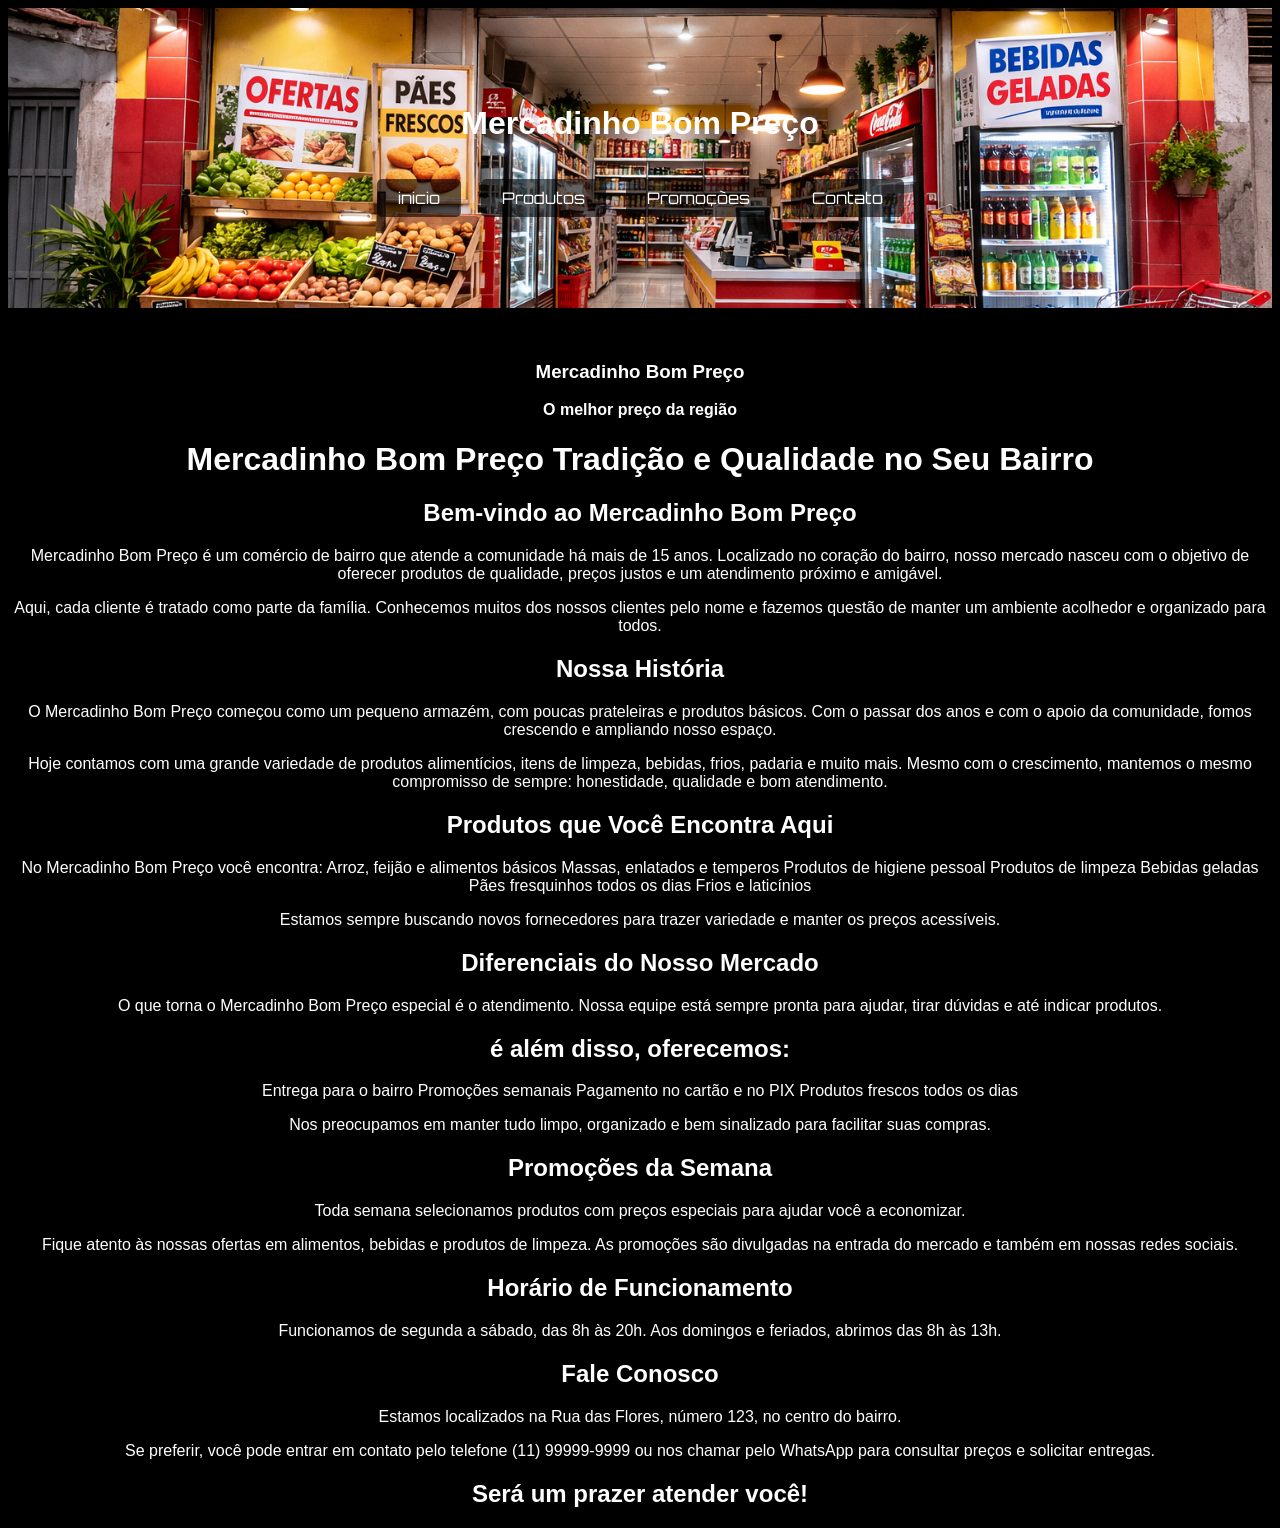
==== mercadinho/index.html @ 2f4fafeb "Add files via upload" ====
<!DOCTYPE html>
<html lang="pt-BR">
<head>
    <meta charset="UTF-8">
    <meta name="viewport" content="width=device-width, initial-scale=1.0">
    <title>Mercado Bom Preço</title>
    <link rel="stylesheet" type="text/css" href="estilo.css"/>
    
    
</head>
    
    


     

<header class="topo-site">
    <h1>Mercadinho Bom Preço</h1>

    <nav>
        <ul>
            <li><button class="inicio-button">inicio</button></li>
            <li><button class="produtos-button">Produtos</button></li>
            <li><button class="promoções-button">Promoções</button></li>
            <li><button class="contato-button">Contato</button></li>
        </ul>
    </nav>
</header>



<figure class="foto legenda">
<img src="" alt="">
   <figcaption>
    <h3>Mercadinho Bom Preço</h3>
    <p><b>O melhor preço da região</b></p>
   </figcaption>
</figure>
</header>


<body>
    
    
    <h1>Mercadinho Bom Preço Tradição e Qualidade no Seu Bairro</h1>
<h2>Bem-vindo ao Mercadinho Bom Preço</h2>

<p> Mercadinho Bom Preço é um comércio de bairro que atende a comunidade há mais de 15 anos. Localizado no coração do bairro, nosso mercado nasceu com o objetivo de oferecer produtos de qualidade, preços justos e um atendimento próximo e amigável.</p>
 
    

<p>Aqui, cada cliente é tratado como parte da família. Conhecemos muitos dos nossos clientes pelo nome e fazemos questão de manter um ambiente acolhedor e organizado para todos.</p>

<h2>Nossa História</h2>

<p>O Mercadinho Bom Preço começou como um pequeno armazém, com poucas prateleiras e produtos básicos. Com o passar dos anos e com o apoio da comunidade, fomos crescendo e ampliando nosso espaço.</p>

<p>Hoje contamos com uma grande variedade de produtos alimentícios, itens de limpeza, bebidas, frios, padaria e muito mais. Mesmo com o crescimento, mantemos o mesmo compromisso de sempre: honestidade, qualidade e bom atendimento.</p>

<h2>Produtos que Você Encontra Aqui</h2>

No Mercadinho Bom Preço você encontra:

Arroz, feijão e alimentos básicos

Massas, enlatados e temperos

Produtos de higiene pessoal

Produtos de limpeza

Bebidas geladas

Pães fresquinhos todos os dias

Frios e laticínios

<p>Estamos sempre buscando novos fornecedores para trazer variedade e manter os preços acessíveis.</p>

<h2> Diferenciais do Nosso Mercado</h2>


<p>O que torna o Mercadinho Bom Preço especial é o atendimento. Nossa equipe está sempre pronta para ajudar, tirar dúvidas e até indicar produtos.</p>

<h2>é além disso, oferecemos:</h2>

Entrega para o bairro

Promoções semanais

Pagamento no cartão e no PIX

Produtos frescos todos os dias

<p>Nos preocupamos em manter tudo limpo, organizado e bem sinalizado para facilitar suas compras.</p>

<h2>Promoções da Semana</h2>

<p>Toda semana selecionamos produtos com preços especiais para ajudar você a economizar.</p>

<p>Fique atento às nossas ofertas em alimentos, bebidas e produtos de limpeza. As promoções são divulgadas na entrada do mercado e também em nossas redes sociais.</p>

<h2>Horário de Funcionamento</h2>

<p>Funcionamos de segunda a sábado, das 8h às 20h.
Aos domingos e feriados, abrimos das 8h às 13h.</p>

<h2>Fale Conosco</h2>

<p>Estamos localizados na Rua das Flores, número 123, no centro do bairro.</p>

<p>Se preferir, você pode entrar em contato pelo telefone (11) 99999-9999 ou nos chamar pelo WhatsApp para consultar preços e solicitar entregas.</p>

<h2>Será um prazer atender você!</h2>



    
</body>
</html>
---- mercadinho/estilo.css ----
/* Importando fonte estilosa */
@import url('https://fonts.googleapis.com/css2?family=Orbitron:wght@400;700&display=swap');



.menu-button, .produtos-button, .inicio-button, .promoções-button, .contato-button {
    background-color: transparent;
    border: none;
    color: white;
    font-size: 16px;
    cursor: pointer;
    font-family: 'Orbitron', sans-serif;
}


.menu {
    display: inline-block;
    text-transform: none;
    padding: 10px;
    margin: 20px;
    
}



.topo-site {
    background-image: url("ChatGPT Image 19 de fev. de 2026, 19_45_14.png");
    background-size: cover;
    background-position: center;
    background-repeat: no-repeat;
    height: 300px;

    display: flex;
    flex-direction: column;
    justify-content: center;
    align-items: center;

    color: rgb(255, 255, 255)
}
nav.topo-site li:hover {
    background-color: rgba(255, 255, 255, 0.2);
}

nav ul {
    list-style: none;
    display: flex;
    gap: 20px;
    padding: 0;
}

nav li {
    background: rgba(0,0,0,0.6);
    padding: 8px 15px;
    border-radius: 5px;
}

.topo-site {
    background-image: url("ChatGPT Image 19 de fev. de 2026, 19_45_14.png");
    background-size: cover;
    background-position: center; 
    height: 300px;

    display: flex;
    flex-direction: column;
    justify-content: center;
    align-items: center;

    color: white;
}

body {
    background-color: black;
    color: white;
    text-align: center;
    font-family: 'montserrat', sans-serif;
}
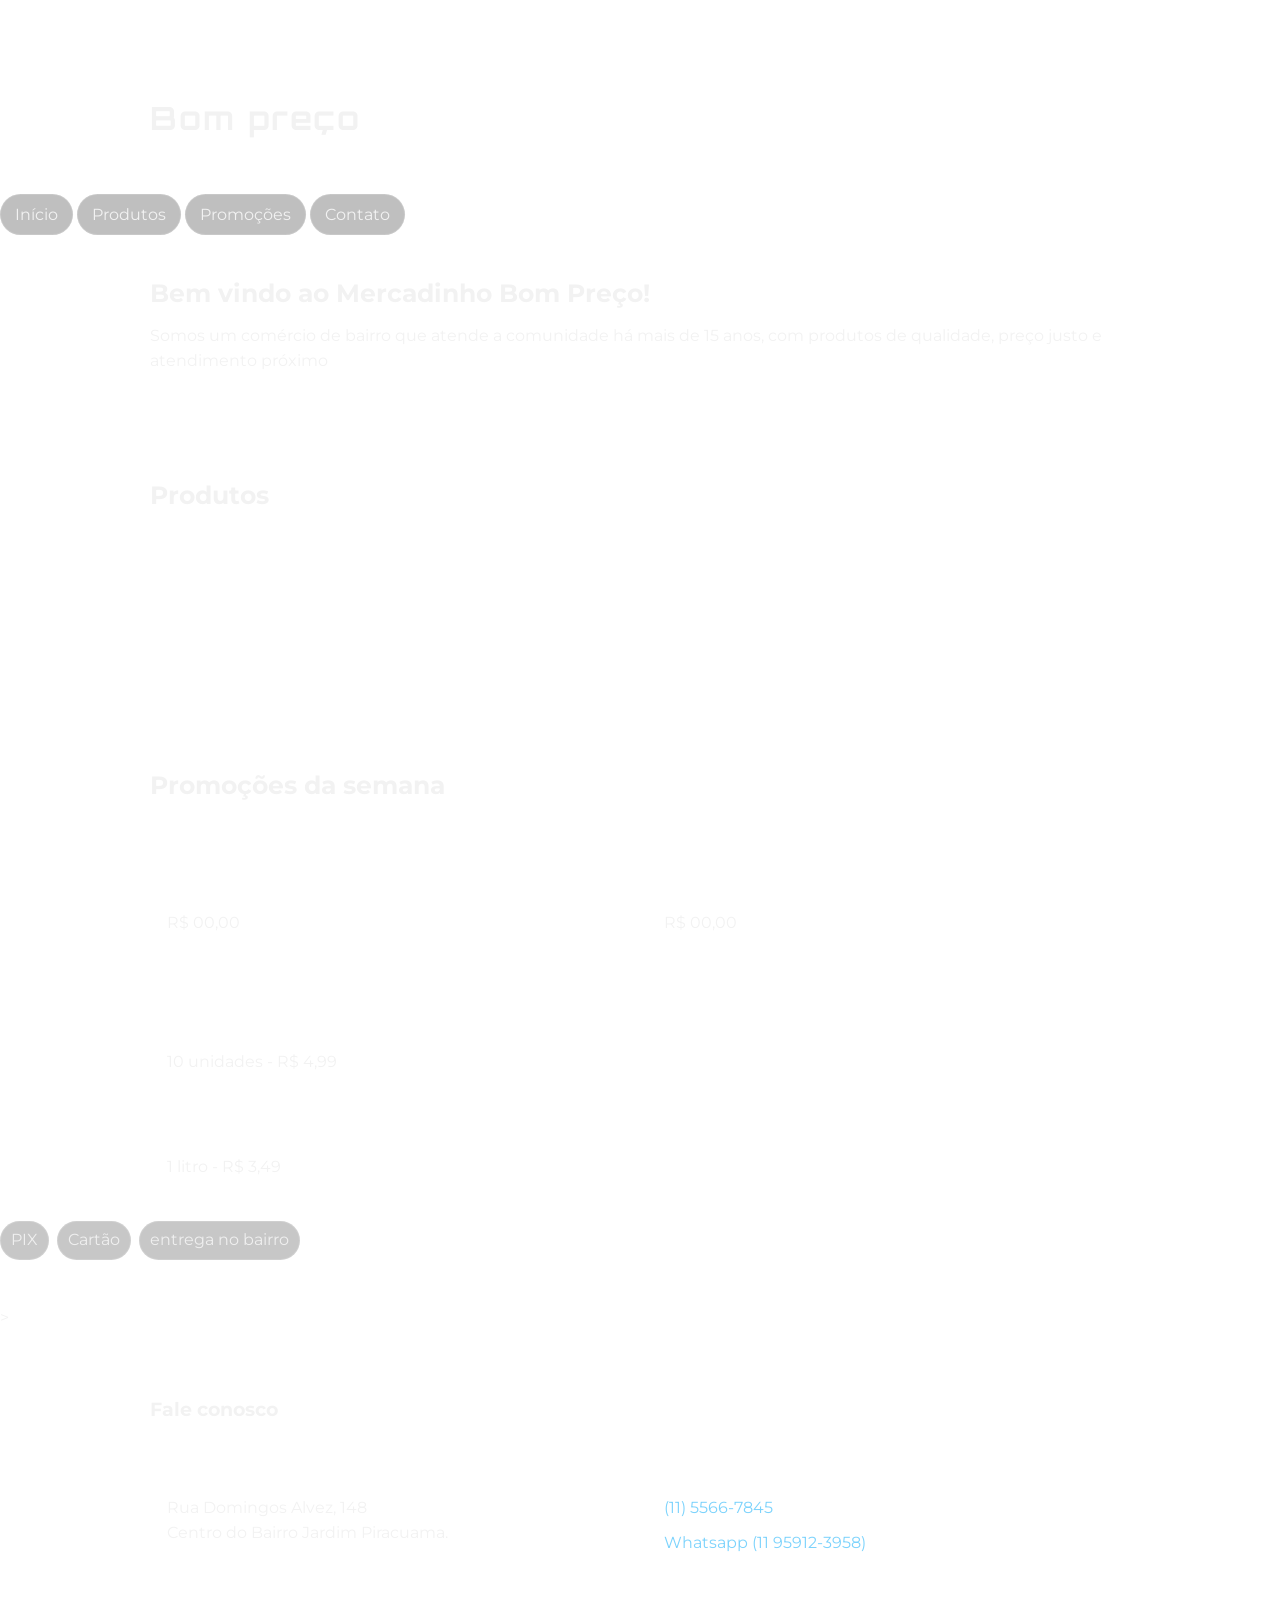
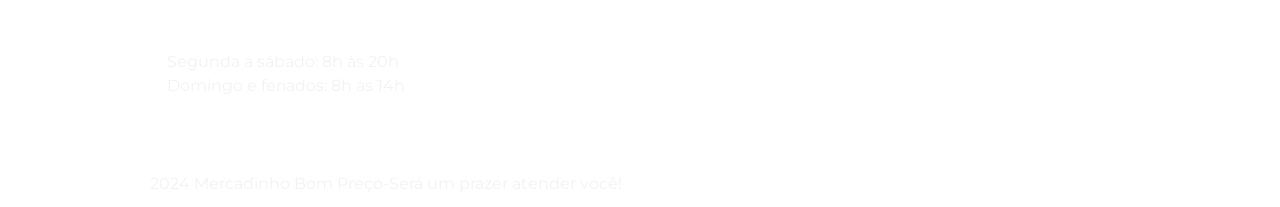
==== commit 351c5535: "Add files via upload" ====
--- a/mercadinho/index.html
+++ b/mercadinho/index.html
@@ -5,113 +5,144 @@
     <meta name="viewport" content="width=device-width, initial-scale=1.0">
     <title>Mercado Bom Preço</title>
     <link rel="stylesheet" type="text/css" href="estilo.css"/>
-    
-    
 </head>
     
     
 
 
      
+<body>
+<header class="site-header" id="home">
+    <div class="container header-content">
+        <p class="brand">Mercadinho Bom Preço</p>
+        <h1 class="title">Bom preço</h1>
+        <p class="subtitle">Tradição e qualidade no seu bairro</p>
+    </div>
 
-<header class="topo-site">
-    <h1>Mercadinho Bom Preço</h1>
-
-    <nav>
-        <ul>
-            <li><button class="inicio-button">inicio</button></li>
-            <li><button class="produtos-button">Produtos</button></li>
-            <li><button class="promoções-button">Promoções</button></li>
-            <li><button class="contato-button">Contato</button></li>
-        </ul>
+    <nav class="nav"aria-label="Navegação Principal">
+        <a href="#home">Início</a>
+        <a href="#produtos">Produtos</a>
+        <a href="#promocoes">Promoções</a>
+        <a href="#contato">Contato</a>
     </nav>
+  </div>
 </header>
 
+<main>
+   <section class="section">
+      <div class="container">
+        <h2>Bem vindo ao Mercadinho Bom Preço!</h2>
+        <p>Somos um comércio de bairro que atende a comunidade há mais de 15 anos, com produtos de qualidade, preço justo e atendimento próximo</p>
+      </div>
+    </section>
+</main>
+
+<section class="section" id="produtos">
+    <div class="container">
+        <h2>Produtos</h2>
+        <div class="grid">
+            <article class="card">
+                <h3>Alimentos</h3>
+            <ul class="list">
+                <li>Arroz, feijão e básicos</li>
+                <li>Massas, enlatados e temperos</li>
+                <li>Frios e laticínios</li>
+            </ul>
+            </article>
+
+        <article class="card">
+                <h3>Higiene e Limpeza</h3>
+            <ul class="list">
+                <li>Produtos de limpeza</li>
+                <li>Higiene pessoal</li>
+                <li>Itens do dia a dia</li>
+            </ul>
+            </article>
+
+        <article class="card">
+          <h3>Padaria e bebidas</h3>
+            <ul class="list">
+                <li>Pães fresquinhos</li>
+                <li>bebidas geladas</li>
+                <li>Variedade toda semana</li>
+            </ul>
+        </article>
+        </div>
+    </div>
+</section>
+
+<section class="section section alt" id="promoções">
+    <div class="container">
+        <h2>Promoções da semana</h2>
+        <p class="muted">Exemplo (edite os itens e preços).</p>
+
+        <div class="grid grid-2">
+            <article class="card">
+                <h3>Arroz 5kg</h3>
+                <p class="price">R$ 00,00</p>
+                <p class="muted">Enquanto durar o estoque</p>
+            </article>
+
+            <article class="card deal">
+                <h3>Feijão</h3>
+                <p class="price">R$ 00,00</p>
+                <p class="muted">Oferta da semana</p>
+            </article>
+        </div>
+
+            <article class="card">
+                <h3>Pão Francês</h3>
+                <p>10 unidades - R$ 4,99</p>
+            </article>
+
+            <article class="card">
+                <h3>Leite</h3>
+                <p>1 litro - R$ 3,49</p>
+            </article>
+    </div>
+
+    <div class="badges">
+        <span class="badge">PIX</span>
+        <span class="badge">Cartão</span>
+        <span class="badge">entrega no bairro</span>
+    </div>
+  </div>    
+</section>
+
+><section class="section" id="contato">
+    <div class="container">
+        <h3>Fale conosco</h3>
+        
+        <div class="grid grid-2">
+            <article class="card">
+                <h3>Endereço</h3>
+                <p>Rua Domingos Alvez, 148<br/> Centro do Bairro Jardim Piracuama.</p>
+            </article>
+
+            <article class="card">
+                <h3>Telefone</h3>
+                <p><a class="link" href="tel:55112345678">(11) 5566-7845</a></p>
+                <p><a class="link" href="https://wa.me/5511959123958" target="_blank">Whatsapp (11 95912-3958)</a></p>
+            </article>
+        </div>
+        
+        <article class="card note">
+            <h3>Horário de atendimento</h3>
+            <p>Segunda a sábado: 8h às 20h<br/>Domingo e feriados: 8h às 14h</p>
+        </article>
+    </div>
+</section>
+</main>
+
+<footer class="footer">
+    <div class="container">
+        <p> <span>2024 Mercadinho Bom Preço</span>-Será um prazer atender você!</p>
+    </div>
+</footer>
+</body>
+</html>
 
 
-<figure class="foto legenda">
-<img src="" alt="">
-   <figcaption>
-    <h3>Mercadinho Bom Preço</h3>
-    <p><b>O melhor preço da região</b></p>
-   </figcaption>
-</figure>
-</header>
-
-
-<body>
-    
-    
-    <h1>Mercadinho Bom Preço Tradição e Qualidade no Seu Bairro</h1>
-<h2>Bem-vindo ao Mercadinho Bom Preço</h2>
-
-<p> Mercadinho Bom Preço é um comércio de bairro que atende a comunidade há mais de 15 anos. Localizado no coração do bairro, nosso mercado nasceu com o objetivo de oferecer produtos de qualidade, preços justos e um atendimento próximo e amigável.</p>
- 
-    
-
-<p>Aqui, cada cliente é tratado como parte da família. Conhecemos muitos dos nossos clientes pelo nome e fazemos questão de manter um ambiente acolhedor e organizado para todos.</p>
-
-<h2>Nossa História</h2>
-
-<p>O Mercadinho Bom Preço começou como um pequeno armazém, com poucas prateleiras e produtos básicos. Com o passar dos anos e com o apoio da comunidade, fomos crescendo e ampliando nosso espaço.</p>
-
-<p>Hoje contamos com uma grande variedade de produtos alimentícios, itens de limpeza, bebidas, frios, padaria e muito mais. Mesmo com o crescimento, mantemos o mesmo compromisso de sempre: honestidade, qualidade e bom atendimento.</p>
-
-<h2>Produtos que Você Encontra Aqui</h2>
-
-No Mercadinho Bom Preço você encontra:
-
-Arroz, feijão e alimentos básicos
-
-Massas, enlatados e temperos
-
-Produtos de higiene pessoal
-
-Produtos de limpeza
-
-Bebidas geladas
-
-Pães fresquinhos todos os dias
-
-Frios e laticínios
-
-<p>Estamos sempre buscando novos fornecedores para trazer variedade e manter os preços acessíveis.</p>
-
-<h2> Diferenciais do Nosso Mercado</h2>
-
-
-<p>O que torna o Mercadinho Bom Preço especial é o atendimento. Nossa equipe está sempre pronta para ajudar, tirar dúvidas e até indicar produtos.</p>
-
-<h2>é além disso, oferecemos:</h2>
-
-Entrega para o bairro
-
-Promoções semanais
-
-Pagamento no cartão e no PIX
-
-Produtos frescos todos os dias
-
-<p>Nos preocupamos em manter tudo limpo, organizado e bem sinalizado para facilitar suas compras.</p>
-
-<h2>Promoções da Semana</h2>
-
-<p>Toda semana selecionamos produtos com preços especiais para ajudar você a economizar.</p>
-
-<p>Fique atento às nossas ofertas em alimentos, bebidas e produtos de limpeza. As promoções são divulgadas na entrada do mercado e também em nossas redes sociais.</p>
-
-<h2>Horário de Funcionamento</h2>
-
-<p>Funcionamos de segunda a sábado, das 8h às 20h.
-Aos domingos e feriados, abrimos das 8h às 13h.</p>
-
-<h2>Fale Conosco</h2>
-
-<p>Estamos localizados na Rua das Flores, número 123, no centro do bairro.</p>
-
-<p>Se preferir, você pode entrar em contato pelo telefone (11) 99999-9999 ou nos chamar pelo WhatsApp para consultar preços e solicitar entregas.</p>
-
-<h2>Será um prazer atender você!</h2>
 
 
 
--- a/mercadinho/estilo.css
+++ b/mercadinho/estilo.css
@@ -1,76 +1,162 @@
 /* Importando fonte estilosa */
-@import url('https://fonts.googleapis.com/css2?family=Orbitron:wght@400;700&display=swap');
+@import url('https://fonts.googleapis.com/css2?family=Orbitron:wght@600;700&family=Montserrat:wght@400;600&display=swap');
+
+:root {
+    --bg: #0b0b0f;
+    --panel: rgba(255, 255, 255, 0.6);
+    --panel-2: rgba(255, 255, 255, 0.9);
+    --text: #f2f2f2;
+    --muted :rgba(255, 255, 255, .72);
+    --line: rgba(255, 255, 255, .14);
+    --accent: #7dd3fc;
+
+    --radius:14px;
+    --shadow: 0 14px 40px rgba(0, 0, 0, 0.55);
+    --max: 980px;
+
+    --hero-image: url("ChatGPT Image 19 de fev. de 2026, 19_45_14.png");
+
+}
+*{box-sizing: border-box;}
+html{scroll-behavior: smooth;}
+
+body{
+    margin: 0;
+    background: radial-gradient(900px 420px at 50% 0%, rgba(125, 211, 252, .10));
+    color: var(--text);
+    font-family: "Montserrat", system-ui, -apple-system, Segoe UI, Roboto, Arial, sans-serif;
+    line-height: 1.55;
+}
+
+    .container {
+        width: min(var(--max), 92%);
+        margin: 0 auto;
+    }
+
+    .site header {
+        min-height: 320px;
+        display: grid;
+        place-items: center;
+        text-align: center;
+        padding: 40px 0;
+        background: 
+            linear-gradient(to bottom, rgba(0,0,0,.70), rgba(0,0,0,.75)),
+            var(--hero-image);
+        background-size: cover;
+        background-position: center;
+        border-bottom: 1px solid var(--line);
+    }
+
+    .header-content { padding: 10px 0;}
+
+    .brand{
+          margin: 0;
+          letter-spacing: 22em;
+          text-transform: uppercase;
+          color: var(--muted);
+    }
+.title{
+    margin: 10px 0 6px;
+    font-family: "Orbitron",sans-serif;
+    font-size: clamp(2,1rem, 4vw, 3.1rem);
+    letter-spacing: .06em;
+}
+
+    .subtitle{
+        margin: 0 0 18px;
+        color: var(--muted);
+    }
+    
+    .nav a{
+        text-decoration: none;
+        color: var(--text);
+        padding: 10px 14px;
+        border: 1px solid var(--line);
+        border-radius: 999px;
+        background: rgba(0,0,0,.25);
+        transition: transform .12s ease, background .12s ease, border-color .12s ease;
+    }
+
+    .nav a:hover,
+    .nav a:focus-visible{
+        background: rgba(125, 211, 252, .12);
+        transform: translateY(-1px);
+        border-color: rgba(125,211,252, .45);
+        outline: none;
+    }
+
+    .section{padding: 46px 0;}
+    .section-alt {background: rgba(255, 255, 255, .03); border-top: 1px solid var(--line); border-bottom: 1px solid var(--line);}
+        
+    h2{
+        margin: 0 0 12px;
+        font-size: 1.55rem;
+    }
+
+    p{margin: 0 0 10px; color: var(--text);}
+    .muted{ color: var(--muted); }
+    
+       .grid{
+        margin-top: 16px;
+        display: grid;
+        gap: 14px;
+        grid-template-columns: repeat(3, minmax(0, 1fr));
+       }
 
 
+        .grid-2{grid-template-columns: repeat(2, minmax(0, 1fr));}
 
-.menu-button, .produtos-button, .inicio-button, .promoções-button, .contato-button {
-    background-color: transparent;
-    border: none;
-    color: white;
-    font-size: 16px;
-    cursor: pointer;
-    font-family: 'Orbitron', sans-serif;
-}
+        .card{
+            background: linear-gradient(180deg, var(--panel));
+            border: 1px solid var(--line);
+            border-radius: var(--radius);
+            padding: 16px;
+            text-align: left;
+        }
+
+        .card h3{
+            margin: 0 0 10px;
+            font-size: 1.05rem;
+            color: #ffffff;
+        }
+
+         .list{
+            margin: 0;
+            padding-left: 18px;
+            color: var(--muted);
+         }
+    
+         .deal .prince{
+            margin: 8px 0 4px;
+            font-family: "Orbitron", sans-serif;
+            font-size: 1.4rem;
+            color: var(--accent);
+         }
 
 
-.menu {
-    display: inline-block;
-    text-transform: none;
-    padding: 10px;
-    margin: 20px;
-    
-}
+         .badges{
+            margin-top: 14px;
+            display: flex;
+            flex-wrap: wrap;
+            gap: 8px;
+         }
+
+            .badge{
+                border: 1px solid var(--line);
+                border-radius: 999px;
+                padding: 6px 10px;
+                color: var(--muted);
+                background: rgba(0,0,0, .22);
+            }
 
 
+         .note{ margin-top: 14px; }
+   
 
-.topo-site {
-    background-image: url("ChatGPT Image 19 de fev. de 2026, 19_45_14.png");
-    background-size: cover;
-    background-position: center;
-    background-repeat: no-repeat;
-    height: 300px;
+         .link{
+             color: var(--accent);
+             text-decoration: none;
+         }
 
-    display: flex;
-    flex-direction: column;
-    justify-content: center;
-    align-items: center;
 
-    color: rgb(255, 255, 255)
-}
-nav.topo-site li:hover {
-    background-color: rgba(255, 255, 255, 0.2);
-}
-
-nav ul {
-    list-style: none;
-    display: flex;
-    gap: 20px;
-    padding: 0;
-}
-
-nav li {
-    background: rgba(0,0,0,0.6);
-    padding: 8px 15px;
-    border-radius: 5px;
-}
-
-.topo-site {
-    background-image: url("ChatGPT Image 19 de fev. de 2026, 19_45_14.png");
-    background-size: cover;
-    background-position: center; 
-    height: 300px;
-
-    display: flex;
-    flex-direction: column;
-    justify-content: center;
-    align-items: center;
-
-    color: white;
-}
-
-body {
-    background-color: black;
-    color: white;
-    text-align: center;
-    font-family: 'montserrat', sans-serif;
-}+         
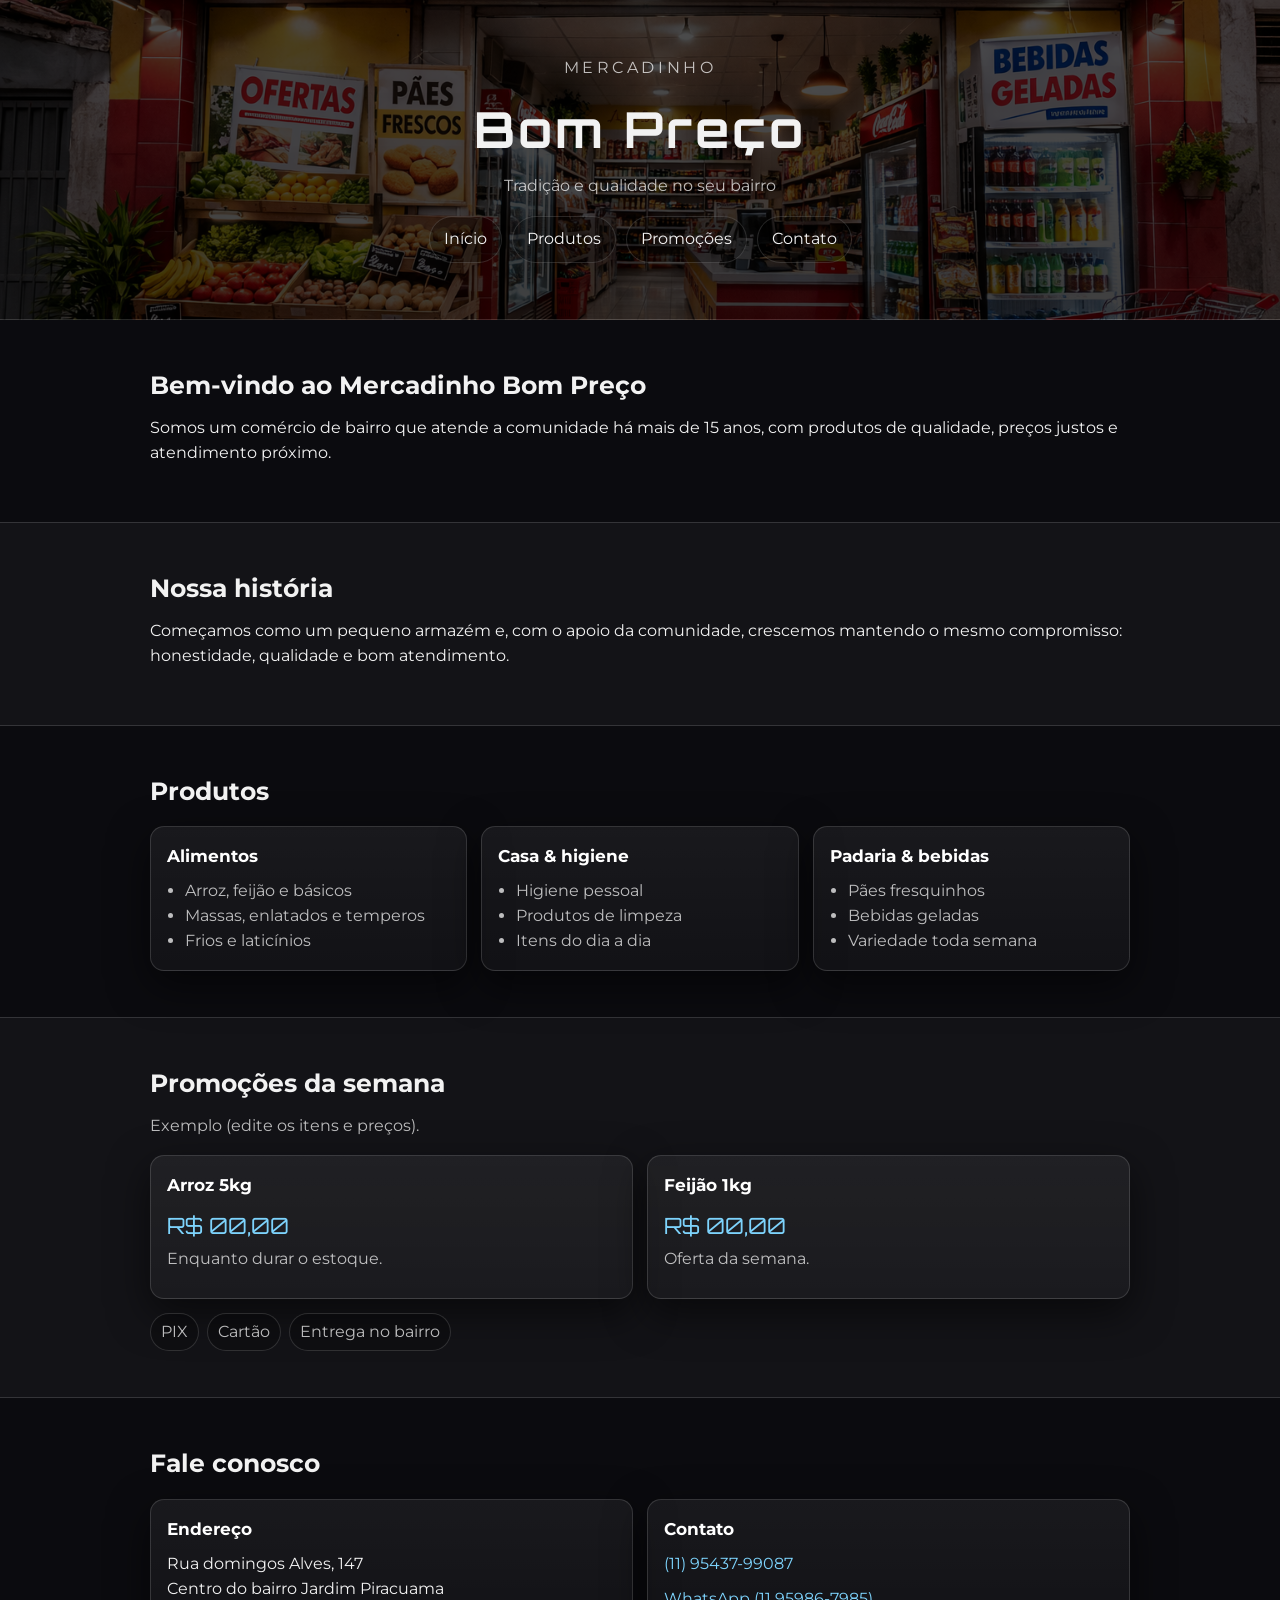
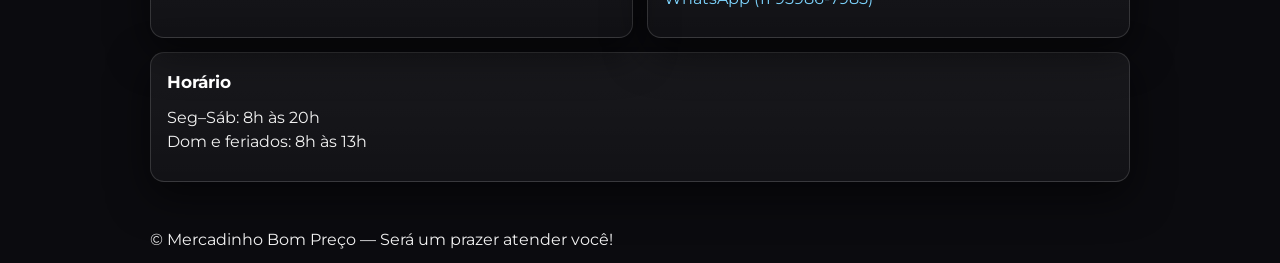
==== commit 47ced221: "Add files via upload" ====
--- a/mercadinho/index.html
+++ b/mercadinho/index.html
@@ -1,151 +1,133 @@
-<!DOCTYPE html>
+<!doctype html>
 <html lang="pt-BR">
 <head>
-    <meta charset="UTF-8">
-    <meta name="viewport" content="width=device-width, initial-scale=1.0">
-    <title>Mercado Bom Preço</title>
-    <link rel="stylesheet" type="text/css" href="estilo.css"/>
+  <meta charset="utf-8" />
+  <meta name="viewport" content="width=device-width, initial-scale=1" />
+  <title>Mercadinho Bom Preço</title>
+  <link rel="stylesheet" href="estilo.css" />
 </head>
-    
-    
 
+<body>
+  <header class="site-header" id="home">
+    <div class="container header-content">
+      <p class="brand">Mercadinho</p>
+      <h1 class="title">Bom Preço</h1>
+      <p class="subtitle">Tradição e qualidade no seu bairro</p>
 
-     
-<body>
-<header class="site-header" id="home">
-    <div class="container header-content">
-        <p class="brand">Mercadinho Bom Preço</p>
-        <h1 class="title">Bom preço</h1>
-        <p class="subtitle">Tradição e qualidade no seu bairro</p>
-    </div>
-
-    <nav class="nav"aria-label="Navegação Principal">
+      <nav class="nav" aria-label="Navegação principal">
         <a href="#home">Início</a>
         <a href="#produtos">Produtos</a>
         <a href="#promocoes">Promoções</a>
         <a href="#contato">Contato</a>
-    </nav>
-  </div>
-</header>
+      </nav>
+    </div>
+  </header>
 
-<main>
-   <section class="section">
+  <main>
+    <section class="section">
       <div class="container">
-        <h2>Bem vindo ao Mercadinho Bom Preço!</h2>
-        <p>Somos um comércio de bairro que atende a comunidade há mais de 15 anos, com produtos de qualidade, preço justo e atendimento próximo</p>
+        <h2>Bem-vindo ao Mercadinho Bom Preço</h2>
+        <p>Somos um comércio de bairro que atende a comunidade há mais de 15 anos, com produtos de qualidade, preços justos e atendimento próximo.</p>
       </div>
     </section>
-</main>
 
-<section class="section" id="produtos">
-    <div class="container">
+    <section class="section section-alt">
+      <div class="container">
+        <h2>Nossa história</h2>
+        <p>Começamos como um pequeno armazém e, com o apoio da comunidade, crescemos mantendo o mesmo compromisso: honestidade, qualidade e bom atendimento.</p>
+      </div>
+    </section>
+
+    <section class="section" id="produtos">
+      <div class="container">
         <h2>Produtos</h2>
         <div class="grid">
-            <article class="card">
-                <h3>Alimentos</h3>
+          <article class="card">
+            <h3>Alimentos</h3>
             <ul class="list">
-                <li>Arroz, feijão e básicos</li>
-                <li>Massas, enlatados e temperos</li>
-                <li>Frios e laticínios</li>
+              <li>Arroz, feijão e básicos</li>
+              <li>Massas, enlatados e temperos</li>
+              <li>Frios e laticínios</li>
             </ul>
-            </article>
+          </article>
 
-        <article class="card">
-                <h3>Higiene e Limpeza</h3>
+          <article class="card">
+            <h3>Casa & higiene</h3>
             <ul class="list">
-                <li>Produtos de limpeza</li>
-                <li>Higiene pessoal</li>
-                <li>Itens do dia a dia</li>
+              <li>Higiene pessoal</li>
+              <li>Produtos de limpeza</li>
+              <li>Itens do dia a dia</li>
             </ul>
-            </article>
+          </article>
 
-        <article class="card">
-          <h3>Padaria e bebidas</h3>
+          <article class="card">
+            <h3>Padaria & bebidas</h3>
             <ul class="list">
-                <li>Pães fresquinhos</li>
-                <li>bebidas geladas</li>
-                <li>Variedade toda semana</li>
+              <li>Pães fresquinhos</li>
+              <li>Bebidas geladas</li>
+              <li>Variedade toda semana</li>
             </ul>
-        </article>
+          </article>
         </div>
-    </div>
-</section>
+      </div>
+    </section>
 
-<section class="section section alt" id="promoções">
-    <div class="container">
+    <section class="section section-alt" id="promocoes">
+      <div class="container">
         <h2>Promoções da semana</h2>
         <p class="muted">Exemplo (edite os itens e preços).</p>
 
         <div class="grid grid-2">
-            <article class="card">
-                <h3>Arroz 5kg</h3>
-                <p class="price">R$ 00,00</p>
-                <p class="muted">Enquanto durar o estoque</p>
-            </article>
+          <article class="card deal">
+            <h3>Arroz 5kg</h3>
+            <p class="price">R$ 00,00</p>
+            <p class="muted">Enquanto durar o estoque.</p>
+          </article>
 
-            <article class="card deal">
-                <h3>Feijão</h3>
-                <p class="price">R$ 00,00</p>
-                <p class="muted">Oferta da semana</p>
-            </article>
+          <article class="card deal">
+            <h3>Feijão 1kg</h3>
+            <p class="price">R$ 00,00</p>
+            <p class="muted">Oferta da semana.</p>
+          </article>
         </div>
 
-            <article class="card">
-                <h3>Pão Francês</h3>
-                <p>10 unidades - R$ 4,99</p>
-            </article>
+        <div class="badges">
+          <span class="badge">PIX</span>
+          <span class="badge">Cartão</span>
+          <span class="badge">Entrega no bairro</span>
+        </div>
+      </div>
+    </section>
 
-            <article class="card">
-                <h3>Leite</h3>
-                <p>1 litro - R$ 3,49</p>
-            </article>
+    <section class="section" id="contato">
+      <div class="container">
+        <h2>Fale conosco</h2>
+
+        <div class="grid grid-2">
+          <article class="card">
+            <h3>Endereço</h3>
+            <p>Rua domingos Alves, 147<br/>Centro do bairro Jardim Piracuama</p>
+          </article>
+
+          <article class="card">
+            <h3>Contato</h3>
+            <p><a class="link" href="tel:+5511999999999">(11) 95437-99087</a></p>
+            <p><a class="link" href="#">WhatsApp (11 95986-7985) </a></p>
+          </article>
+        </div>
+
+        <article class="card note">
+          <h3>Horário</h3>
+          <p>Seg–Sáb: 8h às 20h<br/>Dom e feriados: 8h às 13h</p>
+        </article>
+      </div>
+    </section>
+  </main>
+
+  <footer class="footer">
+    <div class="container">
+      <p>© <span>Mercadinho Bom Preço</span> — Será um prazer atender você!</p>
     </div>
-
-    <div class="badges">
-        <span class="badge">PIX</span>
-        <span class="badge">Cartão</span>
-        <span class="badge">entrega no bairro</span>
-    </div>
-  </div>    
-</section>
-
-><section class="section" id="contato">
-    <div class="container">
-        <h3>Fale conosco</h3>
-        
-        <div class="grid grid-2">
-            <article class="card">
-                <h3>Endereço</h3>
-                <p>Rua Domingos Alvez, 148<br/> Centro do Bairro Jardim Piracuama.</p>
-            </article>
-
-            <article class="card">
-                <h3>Telefone</h3>
-                <p><a class="link" href="tel:55112345678">(11) 5566-7845</a></p>
-                <p><a class="link" href="https://wa.me/5511959123958" target="_blank">Whatsapp (11 95912-3958)</a></p>
-            </article>
-        </div>
-        
-        <article class="card note">
-            <h3>Horário de atendimento</h3>
-            <p>Segunda a sábado: 8h às 20h<br/>Domingo e feriados: 8h às 14h</p>
-        </article>
-    </div>
-</section>
-</main>
-
-<footer class="footer">
-    <div class="container">
-        <p> <span>2024 Mercadinho Bom Preço</span>-Será um prazer atender você!</p>
-    </div>
-</footer>
-</body>
-</html>
-
-
-
-
-
-    
+  </footer>
 </body>
 </html>
--- a/mercadinho/estilo.css
+++ b/mercadinho/estilo.css
@@ -1,162 +1,167 @@
 /* Importando fonte estilosa */
 @import url('https://fonts.googleapis.com/css2?family=Orbitron:wght@600;700&family=Montserrat:wght@400;600&display=swap');
 
-:root {
-    --bg: #0b0b0f;
-    --panel: rgba(255, 255, 255, 0.6);
-    --panel-2: rgba(255, 255, 255, 0.9);
-    --text: #f2f2f2;
-    --muted :rgba(255, 255, 255, .72);
-    --line: rgba(255, 255, 255, .14);
-    --accent: #7dd3fc;
+:root{
+  --bg: #0b0b0f;
+  --panel: rgba(255,255,255,.06);
+  --panel-2: rgba(255,255,255,.09);
+  --text: #f2f2f2;
+  --muted: rgba(255,255,255,.72);
+  --line: rgba(255,255,255,.14);
+  --accent: #7dd3fc;
 
-    --radius:14px;
-    --shadow: 0 14px 40px rgba(0, 0, 0, 0.55);
-    --max: 980px;
+  --radius: 14px;
+  --shadow: 0 14px 40px rgba(0,0,0,.55);
+  --max: 980px;
 
-    --hero-image: url("ChatGPT Image 19 de fev. de 2026, 19_45_14.png");
 
+  --hero-image: url("ChatGPT Image 19 de fev. de 2026, 19_45_14.png");
 }
-*{box-sizing: border-box;}
-html{scroll-behavior: smooth;}
+
+*{ box-sizing: border-box; }
+html{ scroll-behavior: smooth; }
 
 body{
-    margin: 0;
-    background: radial-gradient(900px 420px at 50% 0%, rgba(125, 211, 252, .10));
-    color: var(--text);
-    font-family: "Montserrat", system-ui, -apple-system, Segoe UI, Roboto, Arial, sans-serif;
-    line-height: 1.55;
+  margin: 0;
+  background: radial-gradient(900px 420px at 50% 0%, rgba(125,211,252,.10), transparent 65%), var(--bg);
+  color: var(--text);
+  font-family: "Montserrat", system-ui, -apple-system, Segoe UI, Roboto, Arial, sans-serif;
+  line-height: 1.55;
 }
 
-    .container {
-        width: min(var(--max), 92%);
-        margin: 0 auto;
-    }
-
-    .site header {
-        min-height: 320px;
-        display: grid;
-        place-items: center;
-        text-align: center;
-        padding: 40px 0;
-        background: 
-            linear-gradient(to bottom, rgba(0,0,0,.70), rgba(0,0,0,.75)),
-            var(--hero-image);
-        background-size: cover;
-        background-position: center;
-        border-bottom: 1px solid var(--line);
-    }
-
-    .header-content { padding: 10px 0;}
-
-    .brand{
-          margin: 0;
-          letter-spacing: 22em;
-          text-transform: uppercase;
-          color: var(--muted);
-    }
-.title{
-    margin: 10px 0 6px;
-    font-family: "Orbitron",sans-serif;
-    font-size: clamp(2,1rem, 4vw, 3.1rem);
-    letter-spacing: .06em;
+.container{
+  width: min(var(--max), 92vw);
+  margin: 0 auto;
 }
 
-    .subtitle{
-        margin: 0 0 18px;
-        color: var(--muted);
-    }
-    
-    .nav a{
-        text-decoration: none;
-        color: var(--text);
-        padding: 10px 14px;
-        border: 1px solid var(--line);
-        border-radius: 999px;
-        background: rgba(0,0,0,.25);
-        transition: transform .12s ease, background .12s ease, border-color .12s ease;
-    }
+.site-header{
+  min-height: 320px;
+  display: grid;
+  place-items: center;
+  text-align: center;
+  padding: 40px 0;
+  background:
+    linear-gradient(to bottom, rgba(0,0,0,.70), rgba(0,0,0,.75)),
+    var(--hero-image);
+  background-size: cover;
+  background-position: center;
+  border-bottom: 1px solid var(--line);
+}
 
-    .nav a:hover,
-    .nav a:focus-visible{
-        background: rgba(125, 211, 252, .12);
-        transform: translateY(-1px);
-        border-color: rgba(125,211,252, .45);
-        outline: none;
-    }
+.header-content{ padding: 10px 0; }
 
-    .section{padding: 46px 0;}
-    .section-alt {background: rgba(255, 255, 255, .03); border-top: 1px solid var(--line); border-bottom: 1px solid var(--line);}
-        
-    h2{
-        margin: 0 0 12px;
-        font-size: 1.55rem;
-    }
+.brand{
+  margin: 0;
+  letter-spacing: .22em;
+  text-transform: uppercase;
+  color: var(--muted);
+}
 
-    p{margin: 0 0 10px; color: var(--text);}
-    .muted{ color: var(--muted); }
-    
-       .grid{
-        margin-top: 16px;
-        display: grid;
-        gap: 14px;
-        grid-template-columns: repeat(3, minmax(0, 1fr));
-       }
+.title{
+  margin: 10px 0 6px;
+  font-family: "Orbitron", sans-serif;
+  font-size: clamp(2.1rem, 4vw, 3.1rem);
+  letter-spacing: .06em;
+}
 
+.subtitle{
+  margin: 0 0 18px;
+  color: var(--muted);
+}
 
-        .grid-2{grid-template-columns: repeat(2, minmax(0, 1fr));}
+.nav{
+  display: flex;
+  flex-wrap: wrap;
+  justify-content: center;
+  gap: 10px;
+}
 
-        .card{
-            background: linear-gradient(180deg, var(--panel));
-            border: 1px solid var(--line);
-            border-radius: var(--radius);
-            padding: 16px;
-            text-align: left;
-        }
+.nav a{
+  text-decoration: none;
+  color: var(--text);
+  padding: 10px 14px;
+  border: 1px solid var(--line);
+  border-radius: 999px;
+  background: rgba(0,0,0,.25);
+  transition: transform .12s ease, background .12s ease, border-color .12s ease;
+}
 
-        .card h3{
-            margin: 0 0 10px;
-            font-size: 1.05rem;
-            color: #ffffff;
-        }
+.nav a:hover,
+.nav a:focus-visible{
+  background: rgba(125,211,252,.12);
+  border-color: rgba(125,211,252,.45);
+  transform: translateY(-1px);
+  outline: none;
+}
 
-         .list{
-            margin: 0;
-            padding-left: 18px;
-            color: var(--muted);
-         }
-    
-         .deal .prince{
-            margin: 8px 0 4px;
-            font-family: "Orbitron", sans-serif;
-            font-size: 1.4rem;
-            color: var(--accent);
-         }
+.section{ padding: 46px 0; }
+.section-alt{ background: rgba(255,255,255,.03); border-top: 1px solid var(--line); border-bottom: 1px solid var(--line); }
 
+h2{
+  margin: 0 0 12px;
+  font-size: 1.55rem;
+}
 
-         .badges{
-            margin-top: 14px;
-            display: flex;
-            flex-wrap: wrap;
-            gap: 8px;
-         }
+p{ margin: 0 0 10px; color: var(--text); }
+.muted{ color: var(--muted); }
 
-            .badge{
-                border: 1px solid var(--line);
-                border-radius: 999px;
-                padding: 6px 10px;
-                color: var(--muted);
-                background: rgba(0,0,0, .22);
-            }
+.grid{
+  margin-top: 16px;
+  display: grid;
+  gap: 14px;
+  grid-template-columns: repeat(3, minmax(0, 1fr));
+}
 
+.grid-2{ grid-template-columns: repeat(2, minmax(0, 1fr)); }
 
-         .note{ margin-top: 14px; }
-   
+.card{
+  background: linear-gradient(180deg, var(--panel), rgba(255,255,255,.03));
+  border: 1px solid var(--line);
+  border-radius: var(--radius);
+  box-shadow: var(--shadow);
+  padding: 16px;
+  text-align: left;
+}
 
-         .link{
-             color: var(--accent);
-             text-decoration: none;
-         }
+.card h3{
+  margin: 0 0 10px;
+  font-size: 1.05rem;
+  color: #ffffff;
+}
 
+.list{
+  margin: 0;
+  padding-left: 18px;
+  color: var(--muted);
+}
 
-         +.deal .price{
+  margin: 8px 0 4px;
+  font-family: "Orbitron", sans-serif;
+  font-size: 1.4rem;
+  color: var(--accent);
+}
+
+.badges{
+  margin-top: 14px;
+  display: flex;
+  flex-wrap: wrap;
+  gap: 8px;
+}
+
+.badge{
+  border: 1px solid var(--line);
+  border-radius: 999px;
+  padding: 6px 10px;
+  color: var(--muted);
+  background: rgba(0,0,0,.22);
+}
+
+.note{ margin-top: 14px; }
+
+.link{
+  color: var(--accent);
+  text-decoration: none;
+}
+.link:hover{
+}
